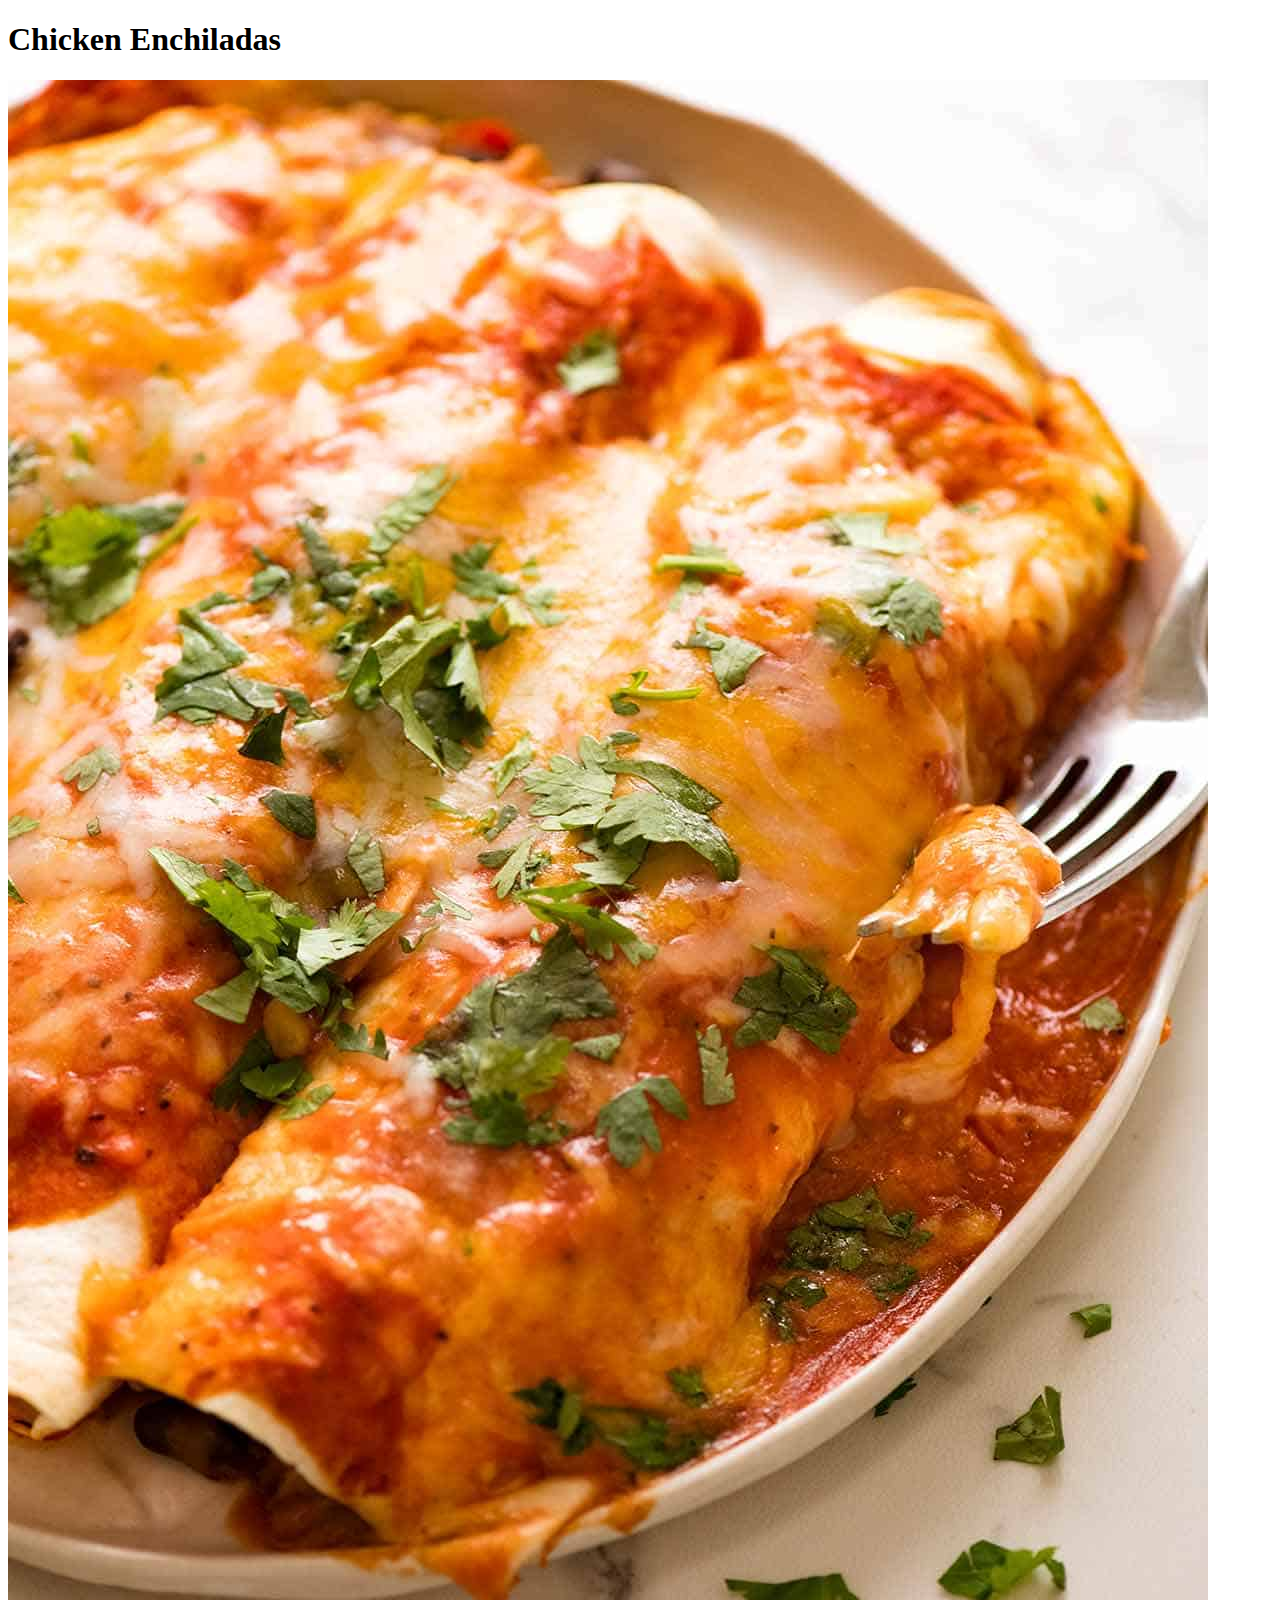
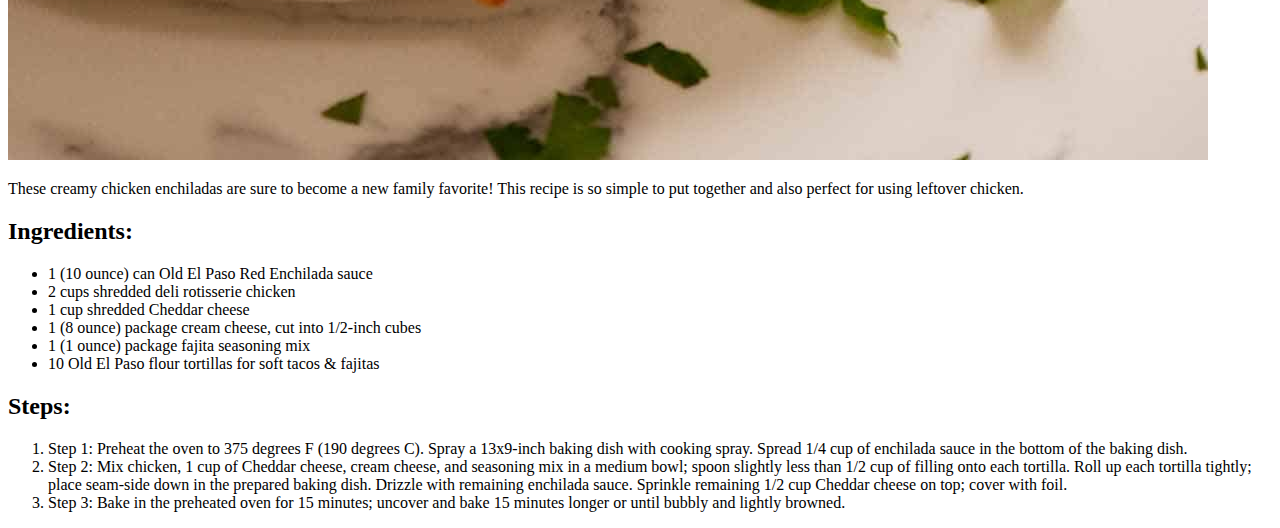
==== recipes/chicken_enchiladas.html @ d507d4be "Added two more recipes" ====
<!DOCTYPE html>
<html lang="en">
<head>
    <meta charset="UTF-8">
    <meta name="viewport" content="width=device-width, initial-scale=1.0">
    <title>Chicken Enchiladas</title>
</head>
<body>
    <h1>Chicken Enchiladas</h1>
    <img src="../images/Chicken-Enchiladas.jpg" alt="Photo of Chicken Enchiladas">
    <p>These creamy chicken enchiladas are sure to become a new family favorite! This recipe is so simple to put together and also perfect for using leftover chicken.</p>
    <h2>Ingredients:</h2>
    <ul>
        <li>1 (10 ounce) can Old El Paso Red Enchilada sauce</li>
        <li>2 cups shredded deli rotisserie chicken</li>
        <li>1 cup shredded Cheddar cheese</li>
        <li>1 (8 ounce) package cream cheese, cut into 1/2-inch cubes</li>
        <li>1 (1 ounce) package fajita seasoning mix</li>
        <li>10 Old El Paso flour tortillas for soft tacos & fajitas</li>
    </ul>
    <h2>Steps:</h2>
    <ol>
        <li>Step 1: Preheat the oven to 375 degrees F (190 degrees C). Spray a 13x9-inch baking dish with cooking spray. Spread 1/4 cup of enchilada sauce in the bottom of the baking dish.</li>
        <li>Step 2: Mix chicken, 1 cup of Cheddar cheese, cream cheese, and seasoning mix in a medium bowl; spoon slightly less than 1/2 cup of filling onto each tortilla. Roll up each tortilla tightly; place seam-side down in the prepared baking dish. Drizzle with remaining enchilada sauce. Sprinkle remaining 1/2 cup Cheddar cheese on top; cover with foil.</li>
        <li>Step 3: Bake in the preheated oven for 15 minutes; uncover and bake 15 minutes longer or until bubbly and lightly browned.</li>
    </ol>
</body>
</html>
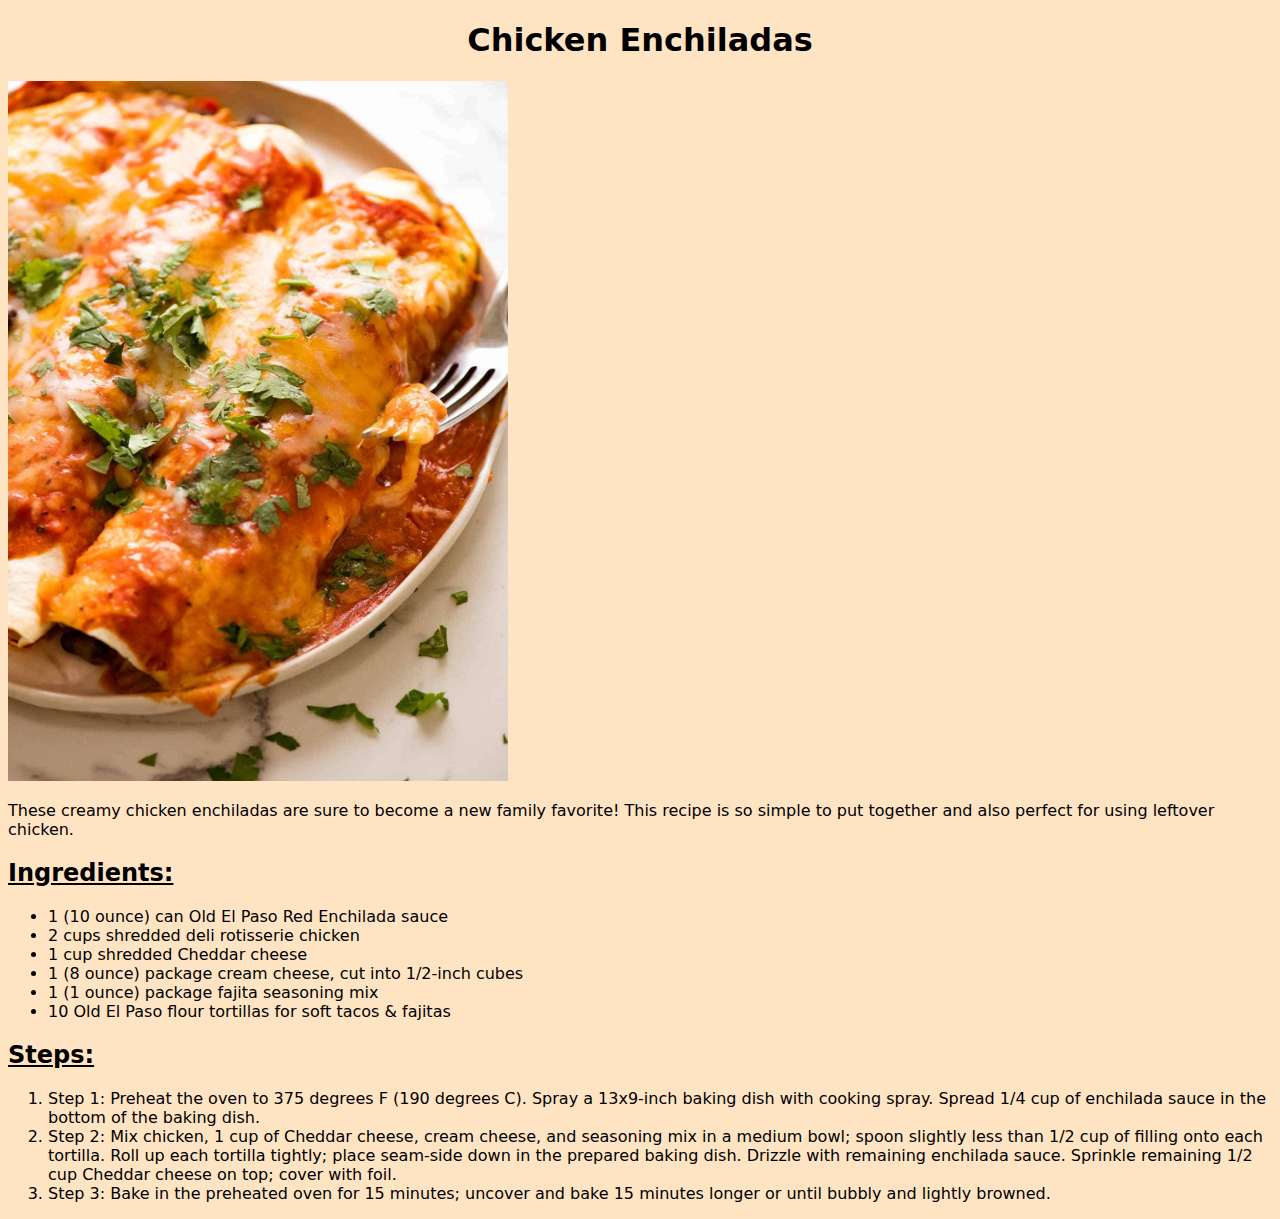
==== commit 5dc044ca: "Styled Odin Recipes" ====
--- a/recipes/chicken_enchiladas.html
+++ b/recipes/chicken_enchiladas.html
@@ -4,6 +4,7 @@
     <meta charset="UTF-8">
     <meta name="viewport" content="width=device-width, initial-scale=1.0">
     <title>Chicken Enchiladas</title>
+    <link rel="stylesheet" href="../style.css">
 </head>
 <body>
     <h1>Chicken Enchiladas</h1>
--- a/style.css
+++ b/style.css
@@ -0,0 +1,29 @@
+* {
+    font-family: system-ui, -apple-system, BlinkMacSystemFont, 'Segoe UI', Roboto, Oxygen, Ubuntu, Cantarell, 'Open Sans', 'Helvetica Neue', sans-serif;
+}
+
+body {
+    background-color: bisque;
+}
+
+h1 {
+    text-align: center;
+}
+
+h2 {
+    text-decoration: underline;
+}
+
+a {
+    text-decoration: none;
+    color: black;
+}
+
+a:hover {
+    text-decoration: underline;
+}
+
+img {
+    width: 500px;
+    height: auto;
+}